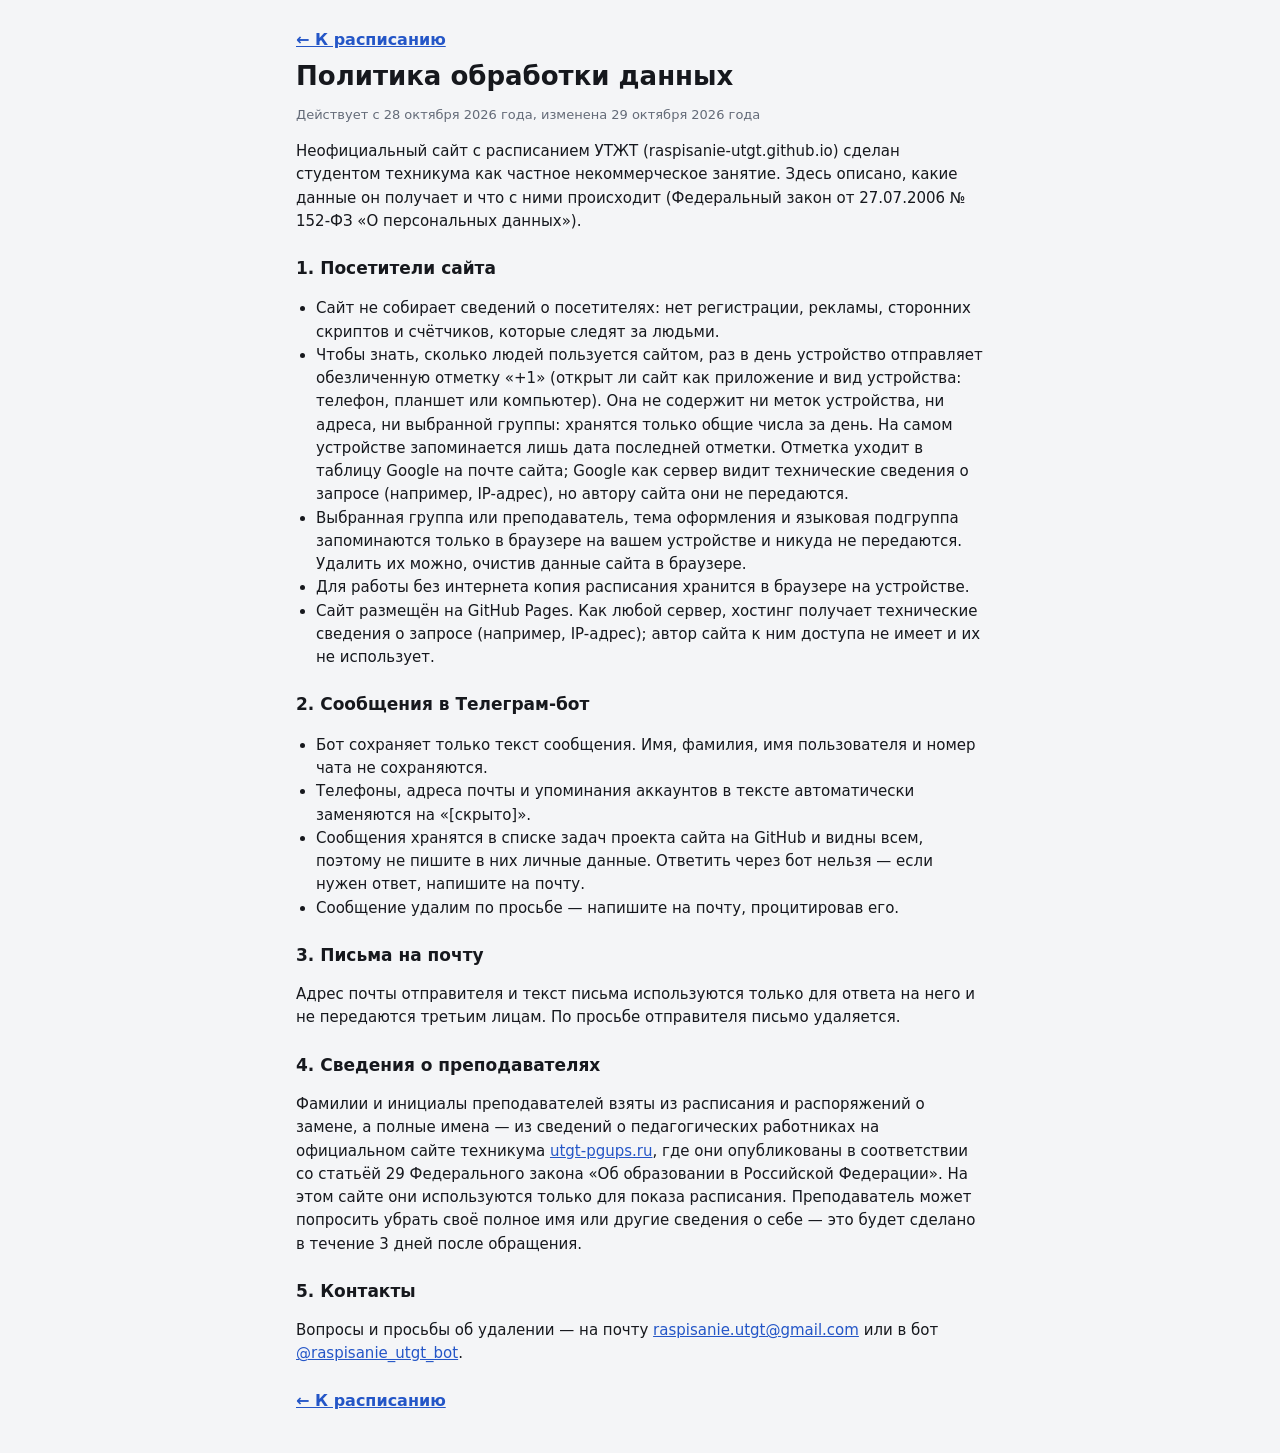
==== site/privacy.html @ 3c3aa9eb "Счётчик: телефоны, компьютеры и планшеты отдельно (без меток и адресов) Co-Authored-By: Claude Opus " ====
<!doctype html>
<html lang="ru">
<head>
  <meta charset="utf-8">
  <meta name="viewport" content="width=device-width, initial-scale=1">
  <title>Политика обработки данных — расписание УТЖТ</title>
  <meta name="description" content="Какие данные собирает неофициальный сайт с расписанием УТЖТ и как с ними обращаются">
  <script>
    try { var t = localStorage.getItem("utgt-theme"); if (t === "light" || t === "dark") document.documentElement.dataset.theme = t; } catch (e) {}
  </script>
  <meta name="theme-color" content="#f4f5f7" media="(prefers-color-scheme: light)">
  <meta name="theme-color" content="#111317" media="(prefers-color-scheme: dark)">
  <link rel="stylesheet" href="style.css">
  <style>
    .doc { max-width: 720px; line-height: 1.55; }
    .doc h1 { font-size: 26px; margin: 8px 0 4px; }
    .doc h2 { font-size: 17px; margin: 22px 0 6px; }
    .doc p, .doc li { font-size: 15px; }
    .doc ul { padding-left: 20px; }
    .doc .back { display: inline-block; margin-top: 8px; font-weight: 600; }
    .doc .upd { color: var(--muted); font-size: 13px; }
  </style>
</head>
<body>
  <main class="wrap doc">
    <a class="back" href="./">← К расписанию</a>
    <h1>Политика обработки данных</h1>
    <p class="upd">Действует с 28 октября 2026 года, изменена 29 октября 2026 года</p>

    <p>Неофициальный сайт с расписанием УТЖТ (raspisanie-utgt.github.io) сделан студентом техникума как частное
      некоммерческое занятие. Здесь описано, какие данные он получает и что с ними происходит
      (Федеральный закон от 27.07.2006 № 152-ФЗ «О персональных данных»).</p>

    <h2>1. Посетители сайта</h2>
    <ul>
      <li>Сайт не собирает сведений о посетителях: нет регистрации, рекламы, сторонних скриптов и счётчиков,
        которые следят за людьми.</li>
      <li>Чтобы знать, сколько людей пользуется сайтом, раз в день устройство отправляет обезличенную отметку «+1»
        (открыт ли сайт как приложение и вид устройства: телефон, планшет или компьютер). Она не содержит ни меток устройства, ни адреса, ни выбранной группы:
        хранятся только общие числа за день. На самом устройстве запоминается лишь дата последней отметки.
        Отметка уходит в таблицу Google на почте сайта; Google как сервер видит технические сведения о запросе
        (например, IP-адрес), но автору сайта они не передаются.</li>
      <li>Выбранная группа или преподаватель, тема оформления и языковая подгруппа запоминаются только в браузере
        на вашем устройстве и никуда не передаются. Удалить их можно, очистив данные сайта в браузере.</li>
      <li>Для работы без интернета копия расписания хранится в браузере на устройстве.</li>
      <li>Сайт размещён на GitHub Pages. Как любой сервер, хостинг получает технические сведения о запросе
        (например, IP-адрес); автор сайта к ним доступа не имеет и их не использует.</li>
    </ul>

    <h2>2. Сообщения в Телеграм-бот</h2>
    <ul>
      <li>Бот сохраняет только текст сообщения. Имя, фамилия, имя пользователя и номер чата не сохраняются.</li>
      <li>Телефоны, адреса почты и упоминания аккаунтов в тексте автоматически заменяются на «[скрыто]».</li>
      <li>Сообщения хранятся в списке задач проекта сайта на GitHub и видны всем, поэтому не пишите в них
        личные данные. Ответить через бот нельзя — если нужен ответ, напишите на почту.</li>
      <li>Сообщение удалим по просьбе — напишите на почту, процитировав его.</li>
    </ul>

    <h2>3. Письма на почту</h2>
    <p>Адрес почты отправителя и текст письма используются только для ответа на него и не передаются третьим лицам.
      По просьбе отправителя письмо удаляется.</p>

    <h2>4. Сведения о преподавателях</h2>
    <p>Фамилии и инициалы преподавателей взяты из расписания и распоряжений о замене, а полные имена — из сведений
      о педагогических работниках на официальном сайте техникума <a href="https://utgt-pgups.ru/">utgt-pgups.ru</a>,
      где они опубликованы в соответствии со статьёй 29 Федерального закона «Об образовании в Российской Федерации».
      На этом сайте они используются только для показа расписания. Преподаватель может попросить убрать своё
      полное имя или другие сведения о себе — это будет сделано в течение 3 дней после обращения.</p>

    <h2>5. Контакты</h2>
    <p>Вопросы и просьбы об удалении — на почту <a id="mail" data-u="raspisanie.utgt" data-d="gmail.com">raspisanie.utgt [собака] gmail.com</a>
      или в бот <a href="https://t.me/raspisanie_utgt_bot" target="_blank" rel="noopener">@raspisanie_utgt_bot</a>.</p>

    <a class="back" href="./">← К расписанию</a>
  </main>
  <script>
    (function (a) { var m = a.dataset.u + "@" + a.dataset.d; a.href = "mailto:" + m; a.textContent = m; })(document.getElementById("mail"));
  </script>
</body>
</html>
---- site/style.css ----
:root {
  --bg: #f4f5f7;
  --card: #ffffff;
  --text: #16181d;
  --muted: #646b78;
  --line: #e2e5ea;
  --frame: #c9ced8;
  --accent: #2456c7;
  --accent-soft: #e6edfb;
  --warn: #9a5b00;
  --warn-soft: #fff3dc;
  --ok: #1d7a46;
  --ok-soft: #e4f4ea;
  --bad: #b3261e;
  --on-accent: #ffffff;
  color-scheme: light;
  /* плавность: быстрый старт и мягкое торможение — для всех анимаций сайта */
  --ease: cubic-bezier(.33, 1, .68, 1);
  --ease-io: cubic-bezier(.4, 0, .2, 1);
}
html { scroll-behavior: smooth; }
/* Тёмная тема: по настройке телефона или по переключателю (data-theme на <html>) */
@media (prefers-color-scheme: dark) {
  :root:not([data-theme="light"]) {
    --bg: #111317;
    --card: #1b1e24;
    --text: #e9ebef;
    --muted: #9aa1ad;
    --line: #2c3038;
    --frame: #3d434f;
    --accent: #7ea2f5;
    --accent-soft: #1f2a44;
    --warn: #f0b860;
    --warn-soft: #3a2c12;
    --ok: #6fcf97;
    --ok-soft: #17301f;
    --bad: #ff8a80;
    --on-accent: #0b1220;
    color-scheme: dark;
  }
}
:root[data-theme="dark"] {
  --bg: #111317;
  --card: #1b1e24;
  --text: #e9ebef;
  --muted: #9aa1ad;
  --line: #2c3038;
  --frame: #3d434f;
  --accent: #7ea2f5;
  --accent-soft: #1f2a44;
  --warn: #f0b860;
  --warn-soft: #3a2c12;
  --ok: #6fcf97;
  --ok-soft: #17301f;
  --bad: #ff8a80;
  --on-accent: #0b1220;
  color-scheme: dark;
}
* { box-sizing: border-box; }
html { -webkit-text-size-adjust: 100%; }
[hidden] { display: none !important; }

body {
  margin: 0;
  background: var(--bg);
  color: var(--text);
  font: 16px/1.45 system-ui, -apple-system, "Segoe UI", Roboto, sans-serif;
}
/* анимации смены дня (свайп) выезжают сбоку — по краю экрана обрезаем, чтобы страница не дёргалась вбок;
   clip, а не hidden: прилипающие вкладки продолжают работать */
html, body { overflow-x: clip; }
a { color: var(--accent); }
.wrap { max-width: 640px; margin: 0 auto; padding: 20px 16px 40px; }

/* шапка (телефон): слева группа и неделя, справа часы и под ними метки; дата — во всю ширину ниже */
.top { display: grid; grid-template-columns: minmax(0, 1fr) auto; column-gap: 12px; align-items: start; }
.top-l { display: contents; }
.top .chips { grid-column: 1; grid-row: 1; }
.top .eyebrow { grid-column: 1; grid-row: 2; align-self: start; }
.top .clock { grid-column: 2; grid-row: 1 / 4; }
.top .specialty { grid-column: 1 / -1; grid-row: 4; }
.top h1 { grid-column: 1 / -1; grid-row: 5; }
.eyebrow { margin: 0; color: var(--muted); font-size: 14px; }
#week:not(:empty)::before { content: "· "; }
h1 { margin: 2px 0 0; font-size: 24px; line-height: 1.2; }
h1::first-letter { text-transform: uppercase; }
/* «печать» заголовка: буквы появляются по очереди */
@keyframes type-in { from { opacity: 0; transform: translate3d(0, .25em, 0); } }
.w { display: inline-block; white-space: nowrap; }
.ch { display: inline-block; animation: type-in .35s var(--ease) both; }
/* спрятано для глаз, но читается экранными дикторами */
.sr { position: absolute; width: 1px; height: 1px; overflow: hidden; clip: rect(0 0 0 0); white-space: nowrap; }
/* часы: сменившаяся цифра въезжает снизу */
@keyframes roll { from { opacity: 0; transform: translate3d(0, .45em, 0); } }
.clock .roll { display: inline-block; animation: roll .6s var(--ease) both; }
.clock { text-align: right; font-variant-numeric: tabular-nums; }
.clock span { display: block; font-size: 28px; font-weight: 650; white-space: nowrap; }

/* вкладки всегда видны вверху экрана — из длинной недели можно сразу вернуться */
.tabs { display: flex; gap: 6px; margin: 10px 0 6px; padding: 8px 0; position: sticky; top: 0; z-index: 5; background: var(--bg); }
.tabs button {
  flex: 1 1 0; min-width: 0; padding: 9px 6px; border: 1px solid var(--line); border-radius: 10px;
  white-space: nowrap;
  background: var(--card); color: var(--text); font: inherit; cursor: pointer;
}
/* многоточие — у текста, а не у кнопки: точка «есть замены» может выступать за угол */
/* полоса дней — только на компьютере (desktop.css) */
/* полоса дней (две недели без воскресений и «Неделя»): когда построена, вместо «Сегодня / Завтра / Неделя»;
   на телефоне листается пальцем вбок */
.tabs { overflow-x: auto; scrollbar-width: none; overscroll-behavior-x: contain; }
.tabs::-webkit-scrollbar { display: none; }
.tabs:empty { min-height: 50px; } /* место под полосу — чтобы страница не прыгнула, когда она появится */
.tabs .strip { flex: 0 0 52px; padding: 6px 0; border-radius: 12px; font-size: 14px; line-height: 1.25; color: var(--muted); }
.tabs .strip b { display: block; font-size: 15px; color: var(--text); }
.tabs .strip.off { opacity: .45; }
.tabs .strip.today:not([aria-selected="true"]) { box-shadow: inset 0 0 0 2px var(--accent); }
.tabs .strip[aria-selected="true"], .tabs .strip[aria-selected="true"] b { color: var(--on-accent); }
.tabs .strip.wk { flex: 0 0 auto; padding: 0 14px; }
.tabs .strip.wk b { font-size: 15px; }
.tabs button .t { display: block; overflow: hidden; text-overflow: ellipsis; }
.tabs button[aria-selected="true"] { background: var(--accent); border-color: var(--accent); color: var(--on-accent); }

.week { display: flex; flex-direction: column; gap: 10px; }
.wday { background: var(--card); border: 1px solid var(--line); border-radius: 12px; padding: 10px 14px; }
.wday.today { border-color: var(--accent); box-shadow: 0 0 0 1px var(--accent) inset; }
.wday h3 { margin: 0 0 6px; font-size: 15px; }
.wday h3::first-letter { text-transform: uppercase; }
.wday ul { list-style: none; margin: 0; padding: 0; }
.wday li { display: grid; grid-template-columns: minmax(48px, max-content) minmax(0, 1fr) auto; gap: 8px; padding: 5px 0; border-top: 1px solid var(--line); font-size: 14px; }
.wday li:first-child { border-top: 0; }
.wday li .t { font-variant-numeric: tabular-nums; color: var(--muted); }
.wday li .r { color: var(--muted); white-space: nowrap; }
.wday li.none { display: block; color: var(--muted); }
.wday .tag { font-size: 11px; padding: 0 6px; }
/* строка с заменой в неделе — оранжевая подсветка, как карточка с заменой в дне */
.wday li.changed { margin: 0 -8px; padding-left: 8px; padding-right: 8px; border-radius: 8px; background: var(--warn-soft); border-top-color: transparent; }
.wday li.changed + li { border-top-color: transparent; }
/* подписи столбцов и рамка-таймер идущей пары — только на компьютере */
.col-head { display: none; }
/* плитки разделов и их окно — только на компьютере (desktop.css) */
#tiles { display: none; }
.banner { padding: 12px 14px; border-radius: 12px; margin-bottom: 14px; font-size: 15px; }
.banner strong { display: block; }
.banner .also { display: block; margin-top: 8px; padding-top: 8px; border-top: 1px solid color-mix(in srgb, currentColor 15%, transparent); }
.banner.info { background: var(--accent-soft); }
.banner.ok { background: var(--ok-soft); }
.banner.warn { background: var(--warn-soft); }

/* все пары дня — в одной общей рамке */
.list {
  display: flex; flex-direction: column; gap: 8px; padding: 10px;
  border: 1.5px solid var(--frame); border-radius: 16px; background: color-mix(in srgb, var(--frame) 14%, transparent);
}
.lesson {
  display: grid; grid-template-columns: minmax(58px, max-content) minmax(0, 1fr) auto; gap: 0 10px; align-items: start;
  background: var(--card); border: 1px solid var(--line); border-radius: 12px; padding: 12px 14px;
}
.lesson .time { font-variant-numeric: tabular-nums; font-weight: 600; }
.lesson .time small { display: block; color: var(--muted); font-weight: 400; }
.lesson .subj { font-weight: 600; overflow-wrap: break-word; -webkit-hyphens: auto; hyphens: auto; }
/* метка не шире своей колонки: на узком экране или с крупным шрифтом переносится внутри, а не выталкивает аудиторию */
.tag { white-space: normal; }
.tag.nw, .wday .tag { white-space: nowrap; }
.lesson .who { color: var(--muted); font-size: 14px; }
.nw { white-space: nowrap; }
.lesson .room { color: var(--muted); white-space: nowrap; }
/* цвет предмета (subjColor в app.js): полоска слева и плашка кабинета — у предмета везде один и тот же */
.sc0 { --c: #2456c7; --b: #e6edfb; } .sc1 { --c: #7a3fc2; --b: #f1e9fb; } .sc2 { --c: #1f8a5b; --b: #e3f5ec; }
.sc3 { --c: #c0541d; --b: #fcebe1; } .sc4 { --c: #0d7f95; --b: #ddf3f7; } .sc5 { --c: #9a6a12; --b: #f8efdc; }
.sc6 { --c: #b3263a; --b: #fbe4e7; } .sc7 { --c: #3d8a1f; --b: #e8f4e0; } .sc8 { --c: #c2387e; --b: #fbe5f0; }
.sc9 { --c: #4b55c2; --b: #e8e9fb; }
@media (prefers-color-scheme: dark) {
  :root:not([data-theme="light"]) .sc0 { --c: #8fb0ff; --b: #1e2c50; }
  :root:not([data-theme="light"]) .sc1 { --c: #c39bf2; --b: #2c2347; }
  :root:not([data-theme="light"]) .sc2 { --c: #6fd3a1; --b: #173a2d; }
  :root:not([data-theme="light"]) .sc3 { --c: #f2a37a; --b: #3d2618; }
  :root:not([data-theme="light"]) .sc4 { --c: #6fd0e2; --b: #15343d; }
  :root:not([data-theme="light"]) .sc5 { --c: #e8c27a; --b: #362b14; }
  :root:not([data-theme="light"]) .sc6 { --c: #f59aa6; --b: #3d1d23; }
  :root:not([data-theme="light"]) .sc7 { --c: #9ad87a; --b: #1f3517; }
  :root:not([data-theme="light"]) .sc8 { --c: #f294c3; --b: #3b1d2d; }
  :root:not([data-theme="light"]) .sc9 { --c: #a6adf5; --b: #24264a; }
}
:root[data-theme="dark"] .sc0 { --c: #8fb0ff; --b: #1e2c50; }
:root[data-theme="dark"] .sc1 { --c: #c39bf2; --b: #2c2347; }
:root[data-theme="dark"] .sc2 { --c: #6fd3a1; --b: #173a2d; }
:root[data-theme="dark"] .sc3 { --c: #f2a37a; --b: #3d2618; }
:root[data-theme="dark"] .sc4 { --c: #6fd0e2; --b: #15343d; }
:root[data-theme="dark"] .sc5 { --c: #e8c27a; --b: #362b14; }
:root[data-theme="dark"] .sc6 { --c: #f59aa6; --b: #3d1d23; }
:root[data-theme="dark"] .sc7 { --c: #9ad87a; --b: #1f3517; }
:root[data-theme="dark"] .sc8 { --c: #f294c3; --b: #3b1d2d; }
:root[data-theme="dark"] .sc9 { --c: #a6adf5; --b: #24264a; }
/* полоска — фоном, а не ::before: ::before у идущей и следующей пары занят метками «Сейчас» и «Следующая» */
.lesson { background-image: linear-gradient(90deg, var(--c, var(--accent)) 0 5px, transparent 5px); background-clip: padding-box; }
.lesson .room:not(:empty) { align-self: start; font-size: 15px; font-weight: 700; color: var(--c, var(--accent)); background: var(--b, var(--accent-soft)); padding: 2px 7px; border-radius: 8px; }
/* узкий телефон: «ауд.» в плашке не помещается рядом с длинным названием — цвет плашки и так говорит, что это кабинет */
@media (max-width: 360px) { .lesson .room .pre { display: none; } .lesson .room:not(:empty) { padding: 2px 6px; } }
/* Метки — одинаковые везде: оранжевая — замена/изменение, синяя — сегодня/идёт/состояние */
.tag {
  display: inline-block; margin-left: 6px; padding: 1px 7px; border-radius: 6px;
  font-size: 12px; font-weight: 600; line-height: 1.35; vertical-align: 1px; max-width: 100%; box-sizing: border-box;
  background: var(--warn-soft); color: var(--warn); border: 1px solid color-mix(in srgb, var(--warn) 35%, transparent);
}
.tag.state { background: var(--accent-soft); color: var(--accent); border-color: color-mix(in srgb, var(--accent) 35%, transparent); }
.lesson { cursor: pointer; }
/* раскрытие ФИО: плавно по высоте (0fr -> 1fr) и прозрачности, в обе стороны */
.lesson .full {
  grid-column: 1 / -1; display: grid; grid-template-rows: 0fr; opacity: 0;
  transition: grid-template-rows .6s var(--ease), opacity .45s var(--ease-io);
}
.lesson .full > div { overflow: hidden; min-height: 0; }
.lesson .full .in {
  margin-top: 10px; padding-top: 8px; border-top: 1px dashed var(--line); font-size: 14px;
  transform: translateY(-6px); transition: transform .6s var(--ease);
}
.lesson.open .full { grid-template-rows: 1fr; opacity: 1; }
.lesson.open .full .in { transform: none; }
.lesson .full strong { display: block; font-weight: 600; }
.lesson .full small { display: block; color: var(--muted); margin-bottom: 4px; }
.lesson:focus-visible { outline: 2px solid var(--accent); outline-offset: 2px; }
.lesson.changed { border-color: var(--warn); }
/* отмена распознана неуверенно: пара на месте, но под вопросом */
.lesson.maybe { border-style: dashed; border-color: var(--warn); }
.lesson.maybe .subj { opacity: .8; }
/* Актуальные пары видно сразу: идущая — в яркой рамке, следующая — в пунктирной, прошедшие — бледнее и компактнее */
.lesson.past { opacity: .42; padding-top: 8px; padding-bottom: 8px; }
.lesson.past .who { display: none; }
.lesson.now {
  position: relative; border: 2px solid var(--accent); background: var(--accent-soft);
  box-shadow: 0 0 0 4px color-mix(in srgb, var(--accent) 18%, transparent), 0 6px 18px rgb(0 0 0 / .12);
}
.lesson.now::before, .lesson.next::before {
  position: absolute; top: -10px; left: 12px; padding: 1px 8px; border-radius: 6px;
  font-size: 11px; font-weight: 700; letter-spacing: .03em; text-transform: uppercase;
}
.lesson.now::before { content: "Сейчас"; background: var(--accent); color: var(--card); }
.lesson.next { position: relative; border: 2px solid color-mix(in srgb, var(--accent) 45%, var(--line)); }
.lesson.next::before { content: "Следующая"; background: var(--card); color: var(--accent); border: 1px solid var(--accent); }
.lesson.now.changed, .lesson.next.changed { border-color: var(--accent); }
/* идущая пара: рамка-таймер — бледная дорожка, синяя линия заполняется к концу пары (начало — левый верхний угол) */
.lesson.now, .lesson.now.changed { border-color: color-mix(in srgb, var(--accent) 25%, var(--line)); }
.lesson.now::before { z-index: 2; }
.lesson .timer { display: block; z-index: 1; position: absolute; inset: -2px; width: calc(100% + 4px); height: calc(100% + 4px); pointer-events: none; overflow: visible; }
.lesson .timer rect {
  x: 1.25px; y: 1.25px; width: calc(100% - 2.5px); height: calc(100% - 2.5px); rx: 13px; ry: 13px;
  fill: none; stroke: var(--accent); stroke-width: 2.5px; stroke-linecap: round; stroke-dasharray: 100;
  transition: stroke-dashoffset 1s var(--ease-io);
}
.lesson.now, .lesson.next { margin-top: 6px; }
.lesson.now .tag.state, .lesson.next .tag.state { background: var(--accent-soft); color: var(--accent); }
.empty { background: var(--card); border: 1px dashed var(--line); border-radius: 12px; padding: 20px; text-align: center; color: var(--muted); }

.hint { margin: 10px 2px 0; color: var(--muted); font-size: 13px; }
/* серые заготовки карточек, пока грузится расписание */
.skel {
  height: 62px; border-radius: 12px; border: 1px solid var(--line);
  background: linear-gradient(90deg, var(--card) 30%, color-mix(in srgb, var(--line) 70%, var(--card)) 50%, var(--card) 70%);
  background-size: 300% 100%; animation: skel 1.4s linear infinite;
}
.skel + .skel { margin-top: 8px; }
@keyframes skel { from { background-position: 100% 0; } to { background-position: 0 0; } }
@media (prefers-reduced-motion: reduce) { .skel { animation: none; } }
/* «Поделиться» — неприметной надписью справа от подсказки: нужна редко */
.hint-row { display: flex; align-items: baseline; justify-content: space-between; gap: 12px; }
.hint-row .hint { flex: 1; }
.share-btn {
  flex: none; margin: 10px 2px 0; padding: 0; border: 0; background: none; font: inherit; font-size: 13px; color: var(--muted);
  text-decoration: underline; text-underline-offset: 3px; cursor: pointer;
}
/* следующая пара крупно — до первой пары и на перемене (drawNextUp в app.js) */
.next-up {
  margin: 4px 0 14px; padding: 14px 16px; border-radius: 16px; background: var(--accent); color: var(--on-accent);
  box-shadow: 0 10px 24px color-mix(in srgb, var(--accent) 25%, transparent); animation: rise .5s var(--ease) both;
}
.next-up small { display: block; font-size: 12.5px; letter-spacing: .03em; text-transform: uppercase; opacity: .88; }
.next-up b { display: block; margin: 3px 0 2px; font-size: 23px; line-height: 1.2; overflow-wrap: break-word; }
.next-up > span { font-size: 15px; font-variant-numeric: tabular-nums; }
.next-up .rm { font-variant-numeric: normal; display: inline-block; margin-left: 8px; padding: 1px 8px; border-radius: 8px; background: rgb(255 255 255 / .2); font-weight: 700; }
.tabs .strip .tab-dot { top: 3px; right: 3px; }
.cancelled { margin-top: 12px; color: var(--muted); font-size: 15px; }
.cancelled s { color: var(--bad); }

.images h2 { font-size: 17px; margin: 26px 0 10px; }
.images img { width: 100%; height: auto; border-radius: 10px; border: 1px solid var(--line); background: #fff; }
/* отсчёт до каникул, сессии, праздника — компактные метки в строку */
.calendar { list-style: none; margin: 10px 0 0; padding: 0; display: flex; flex-wrap: wrap; gap: 6px; }
.calendar li {
  padding: 3px 10px; border-radius: 999px; background: var(--card); border: 1px solid var(--line);
  font-size: 13px; font-weight: 500; color: var(--muted); line-height: 1.4;
}
.calendar.stagger li { animation: rise .75s var(--ease) both; animation-delay: calc(var(--i, 0) * 90ms + 200ms); }
/* метки нажимаются — под ними пояснение (полный текст) */
.calendar li[role="button"] { cursor: pointer; -webkit-tap-highlight-color: transparent; transition: transform .22s var(--ease), border-color .3s var(--ease-io); }
.calendar li[role="button"]:active { transform: scale(.94); }
.calendar li[role="button"]:focus-visible { outline: 2px solid var(--accent); outline-offset: 2px; }
.calendar li::before { content: ""; display: inline-block; width: 7px; height: 7px; margin-right: 6px; border-radius: 50%; vertical-align: 1px; background: var(--line); }
.calendar .cal-kanikuly::before { background: var(--ok); }
.calendar .cal-sessiya::before { background: var(--warn); }
.calendar .cal-holiday::before { background: var(--accent); }
.calendar .cal-praktika::before { background: var(--accent); }

.news { margin-top: 24px; background: var(--card); border: 1px solid var(--line); border-radius: 12px; padding: 0 14px; }
.news summary { padding: 12px 0; font-weight: 600; cursor: pointer; }
.news ul { list-style: none; margin: 0; padding: 0 0 4px; }
.news li { padding: 8px 0; border-top: 1px solid var(--line); }
.news li a { color: var(--text); text-decoration: none; }
.news li small { display: block; color: var(--muted); font-size: 13px; margin-top: 2px; }
.news li.vk span { overflow-wrap: anywhere; }
.news li.vk small a { color: var(--accent); }
.news-more { margin: 4px 0 12px; font-size: 14px; }
#useful { margin-top: 10px; }
#useful ul { padding-bottom: 8px; }
#useful li a { color: var(--accent); }
.office { padding: 10px 0 12px; border-top: 1px solid var(--line); }
.office strong { display: block; }
.office small { display: block; color: var(--muted); font-size: 13px; margin-top: 4px; }
.office .status { display: inline-block; margin-top: 4px; padding: 1px 8px; border-radius: 6px; font-size: 13px; font-weight: 600; }
.office .status.on { background: var(--ok-soft); color: var(--ok); }
.office .status.off { background: var(--bg); color: var(--muted); }

.disclaimer { padding: 10px 12px; border: 1px solid var(--line); border-radius: 10px; background: var(--card); font-size: 13px; line-height: 1.45; }
.disclaimer strong { color: var(--text); }
.foot { margin-top: 28px; color: var(--muted); font-size: 13px; }
.foot .contact { margin-top: 14px; padding-top: 14px; border-top: 1px solid var(--line); font-size: 14px; color: var(--text); }
.foot .contact a { font-weight: 600; white-space: nowrap; }

/* Анимации: карточки мягко «всплывают» по очереди при открытии и смене вкладки
   (при ежеминутном обновлении — без анимации) */
@keyframes rise { from { opacity: 0; transform: translate3d(0, 8px, 0); } }
@keyframes fade { from { opacity: 0; } }
.anim .lesson, .anim .wday, .anim .banner, .anim .empty {
  animation: rise .75s var(--ease) both;
  animation-delay: calc(var(--i, 0) * 70ms);
}
.lesson { transition: transform .22s var(--ease), box-shadow .3s var(--ease-io), border-color .3s var(--ease-io), opacity .35s var(--ease-io); }
.lesson:active { transform: scale(.985); }
.tabs button { transition: background-color .3s var(--ease-io), color .3s var(--ease-io), border-color .3s var(--ease-io), transform .22s var(--ease); }
.tabs button:active { transform: scale(.96); }
details[open] > :not(summary) { animation: rise .6s var(--ease) both; }

@media (prefers-reduced-motion: reduce) {
  *, *::before, *::after { animation: none !important; transition: none !important; }
}

/* без синей вспышки браузера при нажатии на телефоне (отклик даёт лёгкое «нажатие» карточки) */
.lesson, .tabs button, summary, .lesson * { -webkit-tap-highlight-color: transparent; }
.lesson:focus:not(:focus-visible) { outline: none; }

.lesson .full small.fullsubj { color: var(--text); font-size: 14px; margin-bottom: 6px; }
.lesson .full small.place { margin-top: 6px; }

/* окна (выбор группы, история замен): плавно появляются, фон затемняется мягко */
@keyframes pop-in { from { opacity: 0; transform: translateY(12px) scale(.97); } }
@keyframes dim-in { from { opacity: 0; } }
dialog[open] { animation: pop-in .55s var(--ease) both; }
dialog[open]::backdrop { animation: dim-in .45s var(--ease-io) both; }

/* просмотр распоряжения: на весь экран поверх сайта, крестик всегда виден */
.viewer { width: 100vw; height: 100dvh; max-width: none; max-height: none; margin: 0; padding: 0; border: 0; background: rgb(0 0 0 / .86); }
.viewer::backdrop { background: rgb(0 0 0 / .6); }
.viewer-body { width: 100%; height: 100%; overflow: auto; display: flex; align-items: flex-start; justify-content: center; padding: 56px 12px 24px; box-sizing: border-box; }
.viewer-body img { width: 100%; max-width: 1200px; height: auto; background: #fff; border-radius: 8px; }
.viewer-close {
  position: fixed; top: max(10px, env(safe-area-inset-top)); right: 12px; z-index: 2; width: 44px; height: 44px; border-radius: 50%;
  border: 0; background: rgb(255 255 255 / .92); color: #111; font-size: 22px; line-height: 44px; cursor: pointer;
}
.viewer-close:focus-visible { outline: 3px solid var(--accent); outline-offset: 2px; }

/* плашка «Вы во встроенном браузере ВК» — сверху, над шапкой */
.inapp { background: var(--accent-soft); border-bottom: 1px solid color-mix(in srgb, var(--accent) 30%, transparent); }
.inapp-in { max-width: 640px; margin: 0 auto; padding: 10px 44px 10px 16px; position: relative; display: flex; flex-wrap: wrap; gap: 8px 12px; align-items: center; font-size: 14px; }
.inapp-in p { margin: 0; flex: 1 1 220px; }
.inapp-in strong { display: block; }
.inapp-in small { flex: 1 1 100%; color: var(--muted); }
.inapp-go { padding: 8px 14px; border-radius: 10px; background: var(--accent); color: var(--on-accent); font-weight: 600; text-decoration: none; white-space: nowrap; }
.inapp-x { position: absolute; top: 6px; right: 6px; width: 32px; height: 32px; border: 0; border-radius: 50%; background: none; color: var(--muted); font-size: 16px; cursor: pointer; }

/* старые браузеры без <dialog>: окно поверх страницы по центру (app.js ставит класс no-dialog) */
.no-dialog dialog:not([open]) { display: none; }
.no-dialog dialog[open] { position: fixed; top: 50%; left: 50%; transform: translate(-50%, -50%); z-index: 100; box-shadow: 0 0 0 100vmax rgb(0 0 0 / .45); }
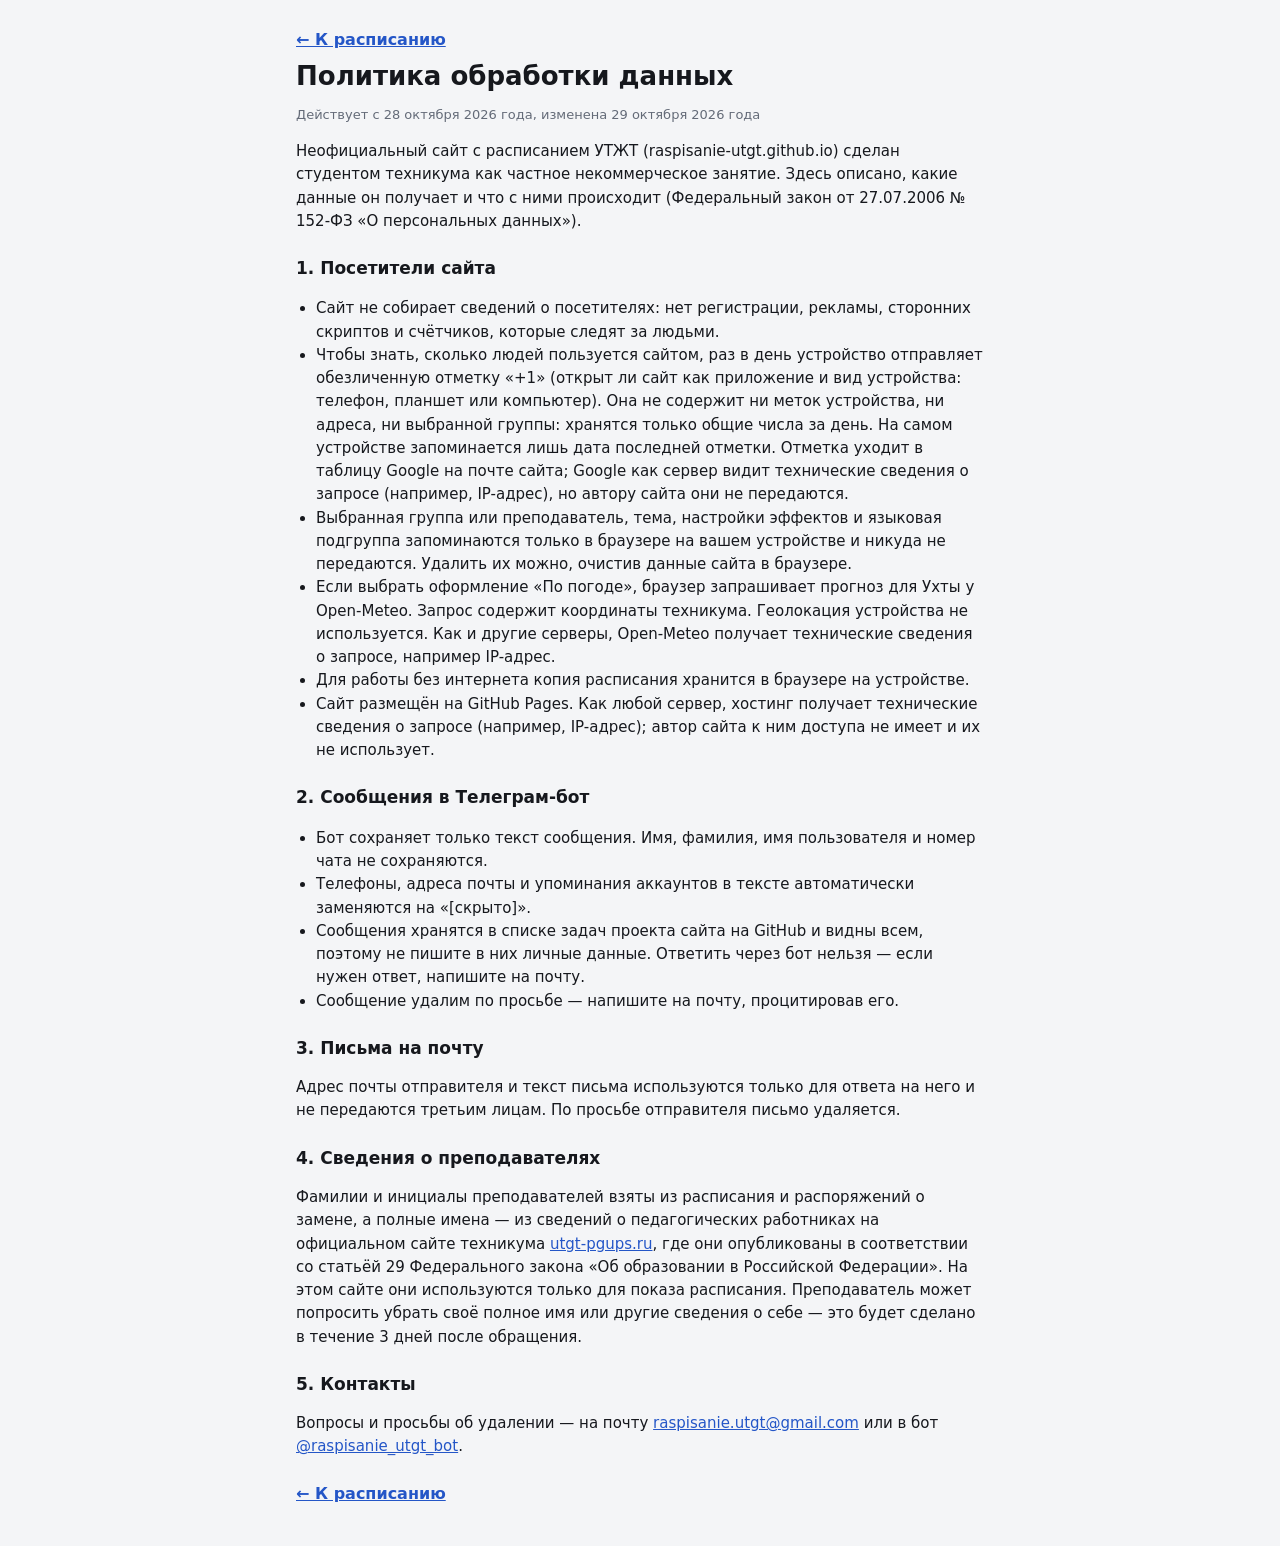
==== commit 906f91b3: "Add customizable seasonal and weather appearance effects" ====
--- a/site/privacy.html
+++ b/site/privacy.html
@@ -10,6 +10,7 @@
   </script>
   <meta name="theme-color" content="#f4f5f7" media="(prefers-color-scheme: light)">
   <meta name="theme-color" content="#111317" media="(prefers-color-scheme: dark)">
+  <link rel="icon" type="image/png" href="icons/icon-192.png">
   <link rel="stylesheet" href="style.css">
   <style>
     .doc { max-width: 720px; line-height: 1.55; }
@@ -40,8 +41,11 @@
         хранятся только общие числа за день. На самом устройстве запоминается лишь дата последней отметки.
         Отметка уходит в таблицу Google на почте сайта; Google как сервер видит технические сведения о запросе
         (например, IP-адрес), но автору сайта они не передаются.</li>
-      <li>Выбранная группа или преподаватель, тема оформления и языковая подгруппа запоминаются только в браузере
+      <li>Выбранная группа или преподаватель, тема, настройки эффектов и языковая подгруппа запоминаются только в браузере
         на вашем устройстве и никуда не передаются. Удалить их можно, очистив данные сайта в браузере.</li>
+      <li>Если выбрать оформление «По погоде», браузер запрашивает прогноз для Ухты у Open-Meteo.
+        Запрос содержит координаты техникума. Геолокация устройства не используется. Как и другие серверы,
+        Open-Meteo получает технические сведения о запросе, например IP-адрес.</li>
       <li>Для работы без интернета копия расписания хранится в браузере на устройстве.</li>
       <li>Сайт размещён на GitHub Pages. Как любой сервер, хостинг получает технические сведения о запросе
         (например, IP-адрес); автор сайта к ним доступа не имеет и их не использует.</li>
--- a/site/style.css
+++ b/site/style.css
@@ -250,6 +250,10 @@
 .lesson.now, .lesson.next { margin-top: 6px; }
 .lesson.now .tag.state, .lesson.next .tag.state { background: var(--accent-soft); color: var(--accent); }
 .empty { background: var(--card); border: 1px dashed var(--line); border-radius: 12px; padding: 20px; text-align: center; color: var(--muted); }
+.retry-data, .retry-teachers {
+  min-height: 44px; padding: 0 14px; border: 1px solid var(--line); border-radius: 10px;
+  color: var(--text); background: var(--card); font: inherit; cursor: pointer;
+}
 
 .hint { margin: 10px 2px 0; color: var(--muted); font-size: 13px; }
 /* серые заготовки карточек, пока грузится расписание */
@@ -379,3 +383,11 @@
 /* старые браузеры без <dialog>: окно поверх страницы по центру (app.js ставит класс no-dialog) */
 .no-dialog dialog:not([open]) { display: none; }
 .no-dialog dialog[open] { position: fixed; top: 50%; left: 50%; transform: translate(-50%, -50%); z-index: 100; box-shadow: 0 0 0 100vmax rgb(0 0 0 / .45); }
+
+/* При ограничении движения отключаем затемнение диалогов и плавную прокрутку. */
+@media (prefers-reduced-motion: reduce) {
+  html { scroll-behavior: auto !important; }
+  dialog[open]::backdrop { animation: none !important; transition: none !important; }
+}
+.viewer-error { color: #fff; font-size: 15px; text-align: center; margin: 14px; }
+.viewer-error button { display: inline-block; margin: 10px; padding: 8px 16px; cursor: pointer; }
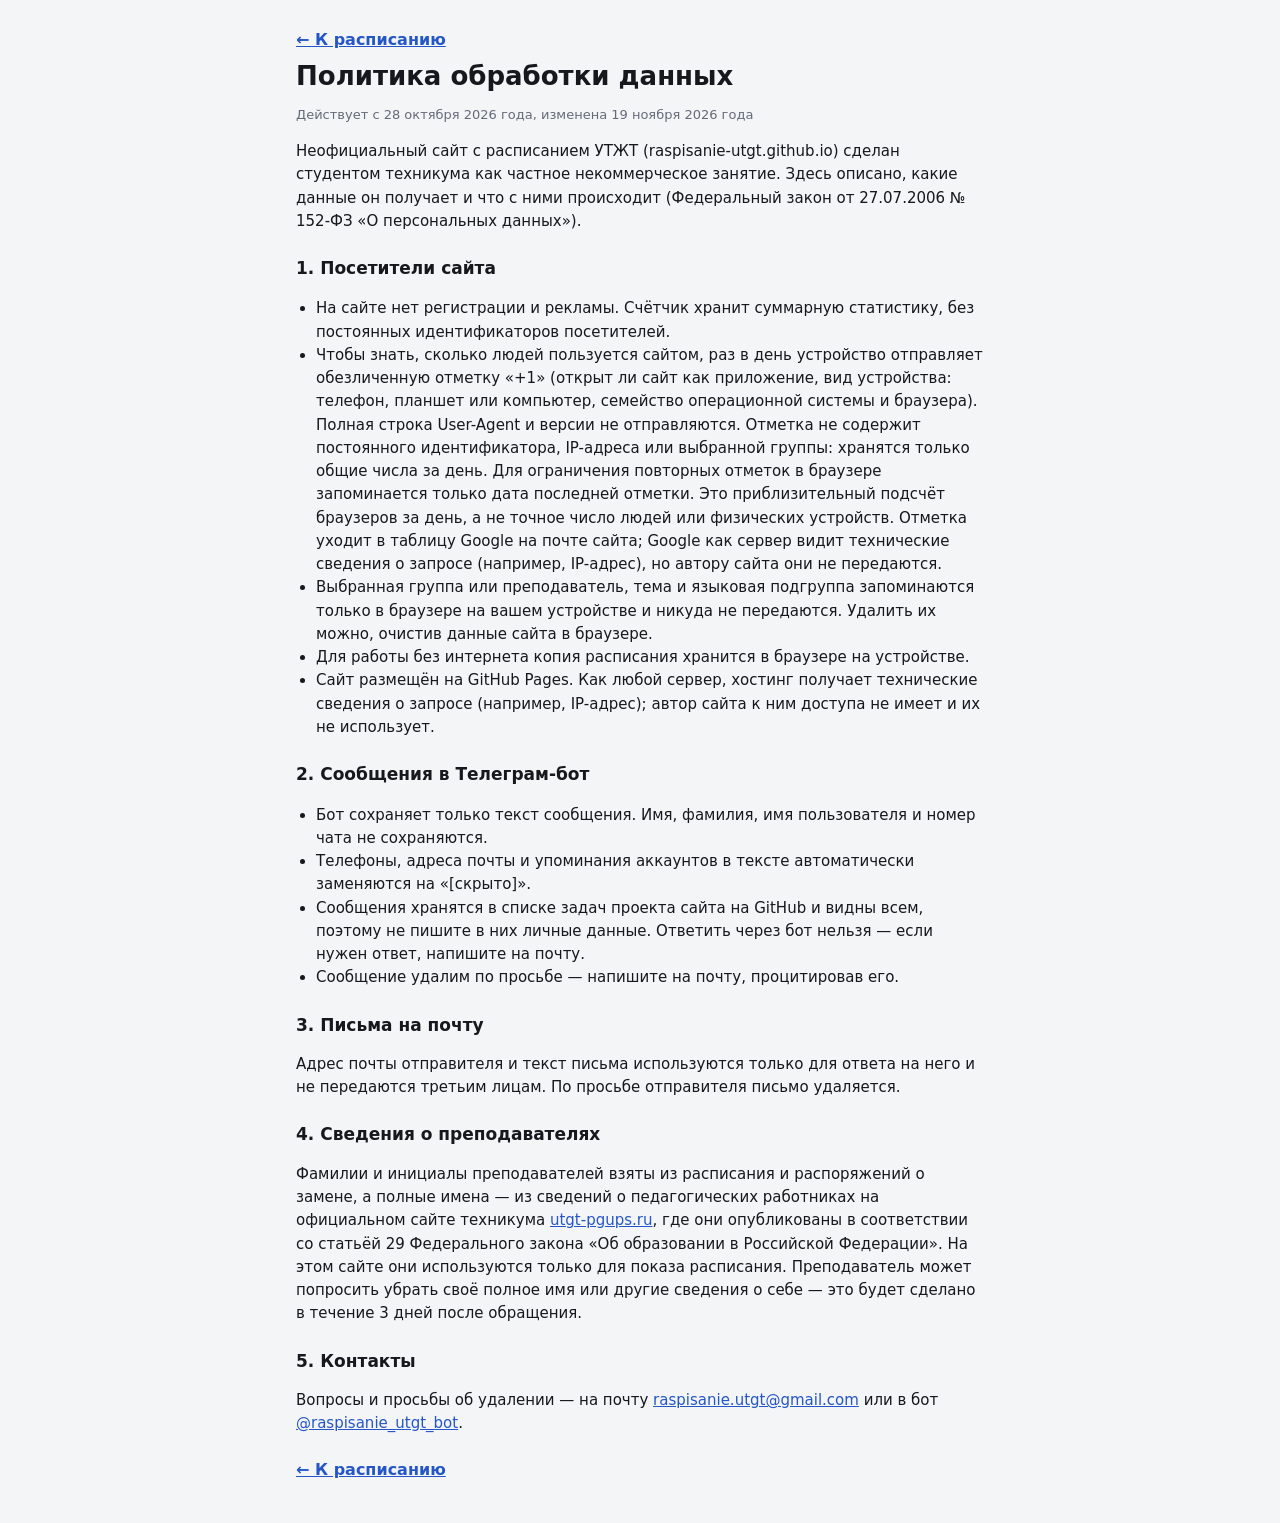
==== commit 29a34546: "Add aggregate device, OS and browser statistics with safe sheet migration" ====
--- a/site/privacy.html
+++ b/site/privacy.html
@@ -10,7 +10,7 @@
   </script>
   <meta name="theme-color" content="#f4f5f7" media="(prefers-color-scheme: light)">
   <meta name="theme-color" content="#111317" media="(prefers-color-scheme: dark)">
-  <link rel="icon" type="image/png" href="icons/icon-192.png">
+  <link rel="icon" href="favicon.png" type="image/png" sizes="120x120">
   <link rel="stylesheet" href="style.css">
   <style>
     .doc { max-width: 720px; line-height: 1.55; }
@@ -26,7 +26,7 @@
   <main class="wrap doc">
     <a class="back" href="./">← К расписанию</a>
     <h1>Политика обработки данных</h1>
-    <p class="upd">Действует с 28 октября 2026 года, изменена 29 октября 2026 года</p>
+    <p class="upd">Действует с 28 октября 2026 года, изменена 19 ноября 2026 года</p>
 
     <p>Неофициальный сайт с расписанием УТЖТ (raspisanie-utgt.github.io) сделан студентом техникума как частное
       некоммерческое занятие. Здесь описано, какие данные он получает и что с ними происходит
@@ -34,18 +34,17 @@
 
     <h2>1. Посетители сайта</h2>
     <ul>
-      <li>Сайт не собирает сведений о посетителях: нет регистрации, рекламы, сторонних скриптов и счётчиков,
-        которые следят за людьми.</li>
+      <li>На сайте нет регистрации и рекламы. Счётчик хранит суммарную статистику, без постоянных идентификаторов посетителей.</li>
       <li>Чтобы знать, сколько людей пользуется сайтом, раз в день устройство отправляет обезличенную отметку «+1»
-        (открыт ли сайт как приложение и вид устройства: телефон, планшет или компьютер). Она не содержит ни меток устройства, ни адреса, ни выбранной группы:
-        хранятся только общие числа за день. На самом устройстве запоминается лишь дата последней отметки.
+        (открыт ли сайт как приложение, вид устройства: телефон, планшет или компьютер,
+        семейство операционной системы и браузера). Полная строка User-Agent и версии не отправляются.
+        Отметка не содержит постоянного идентификатора, IP-адреса или выбранной группы:
+        хранятся только общие числа за день. Для ограничения повторных отметок в браузере запоминается только дата последней отметки.
+        Это приблизительный подсчёт браузеров за день, а не точное число людей или физических устройств.
         Отметка уходит в таблицу Google на почте сайта; Google как сервер видит технические сведения о запросе
         (например, IP-адрес), но автору сайта они не передаются.</li>
-      <li>Выбранная группа или преподаватель, тема, настройки эффектов и языковая подгруппа запоминаются только в браузере
+      <li>Выбранная группа или преподаватель, тема и языковая подгруппа запоминаются только в браузере
         на вашем устройстве и никуда не передаются. Удалить их можно, очистив данные сайта в браузере.</li>
-      <li>Если выбрать оформление «По погоде», браузер запрашивает прогноз для Ухты у Open-Meteo.
-        Запрос содержит координаты техникума. Геолокация устройства не используется. Как и другие серверы,
-        Open-Meteo получает технические сведения о запросе, например IP-адрес.</li>
       <li>Для работы без интернета копия расписания хранится в браузере на устройстве.</li>
       <li>Сайт размещён на GitHub Pages. Как любой сервер, хостинг получает технические сведения о запросе
         (например, IP-адрес); автор сайта к ним доступа не имеет и их не использует.</li>
--- a/site/style.css
+++ b/site/style.css
@@ -391,3 +391,6 @@
 }
 .viewer-error { color: #fff; font-size: 15px; text-align: center; margin: 14px; }
 .viewer-error button { display: inline-block; margin: 10px; padding: 8px 16px; cursor: pointer; }
+
+.force-refresh { display: inline-block; margin: 12px 0; padding: 10px 14px; border: 1px solid var(--accent); border-radius: 10px; background: transparent; color: var(--accent); font: inherit; font-weight: 600; cursor: pointer; }
+.force-refresh:disabled { opacity: .65; cursor: wait; }
